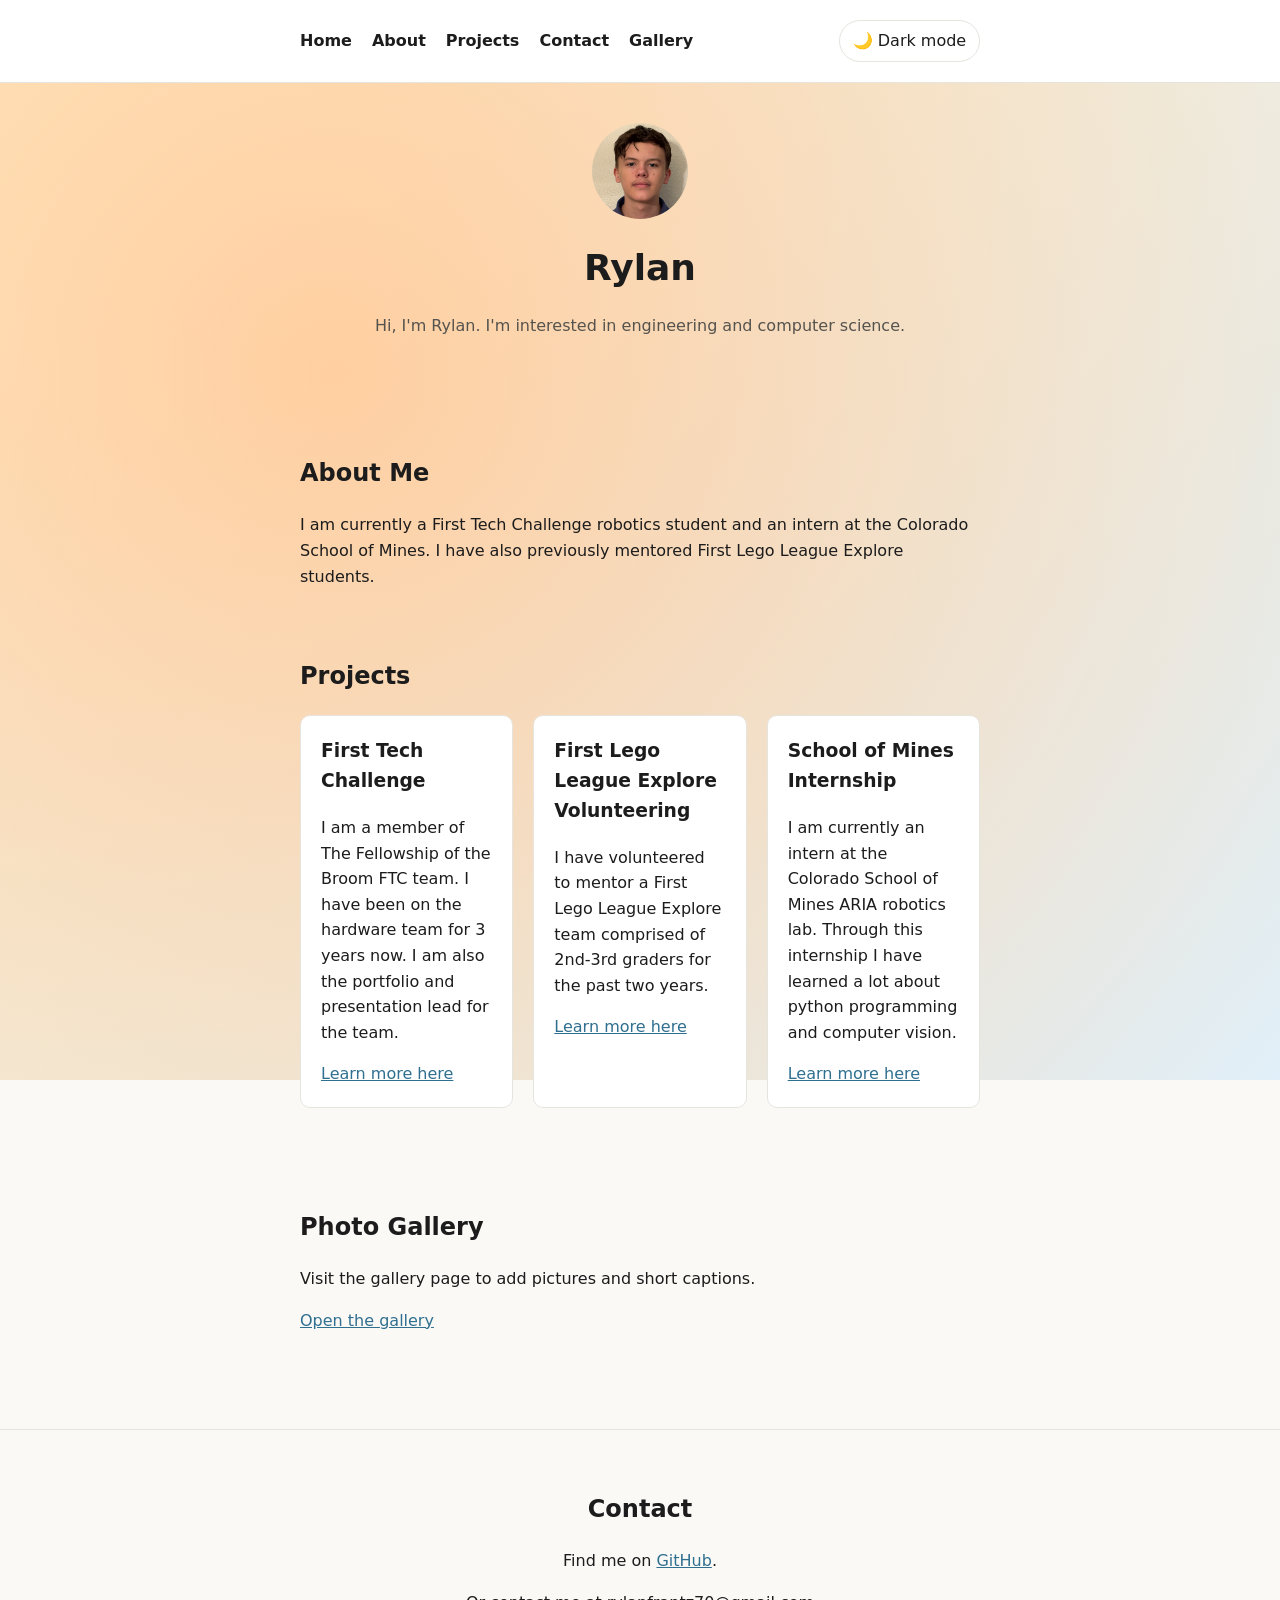
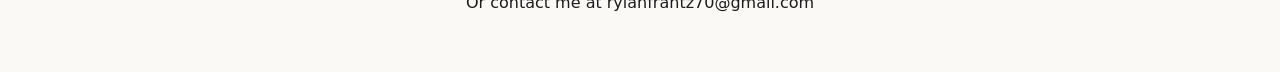
==== index.html @ d4854c0e "Added Mobile Compatibility" ====
<!DOCTYPE html>
<html lang="en">
<head>
  <meta charset="UTF-8">
  <meta name="viewport" content="width=device-width, initial-scale=1.0">
  <!-- your name goes in the browser tab title too -->
  <title>Your Name</title>
  <link rel="icon" href="googly_eye_button.jpeg" type="image/jpeg">
  <link rel="shortcut icon" href="headshot.jpg" type="image/jpeg">
  <link rel="stylesheet" href="style.css">
</head>
<body>

  <header>
    <nav>
      <a href="#hero">Home</a>
      <a href="#about">About</a>
      <a href="#projects">Projects</a>
      <a href="#contact">Contact</a>
      <a href="gallery.html">Gallery</a>
      <button id="theme-toggle" class="theme-toggle" type="button" aria-label="Toggle dark mode" aria-pressed="false">🌙 Dark mode</button>
    </nav>
  </header>

  <main>

    <section id="hero">
      <!-- swap YN for your initials (or ask Copilot for a real avatar later) -->
      <img id="avatar-trigger" class="avatar" src="headshot.jpg" alt="Rylan">
      <!-- your name goes here -->
      <h1>Rylan</h1>
      <!-- one short line about you, like "Sophomore who builds robots and bakes bread" -->
      <p class="tagline">Hi, I'm Rylan. I'm interested in engineering and computer science.</p>
    </section>

    <div id="game-overlay" class="game-overlay" hidden>
      <div class="game-panel">
        <div class="game-header">
          <h2>Space Invader Clone</h2>
          <button id="close-game" class="close-button" type="button" aria-label="Close game">×</button>
        </div>
        <canvas id="space-game" width="480" height="320"></canvas>
        <div class="touch-controls" aria-label="Mobile controls">
          <button id="left-button" class="control-button" type="button" aria-label="Move left">◀</button>
          <button id="shoot-button" class="control-button" type="button" aria-label="Shoot">●</button>
          <button id="right-button" class="control-button" type="button" aria-label="Move right">▶</button>
        </div>
        <p class="game-help">Use ← → or touch controls to move and press space or tap shoot to fire.</p>
      </div>
    </div>

    <section id="about">
      <h2>About Me</h2>
      <!-- replace this paragraph with 2-3 sentences about yourself -->
      <p>
        I am currently a First Tech Challenge robotics student and an intern at the Colorado School of Mines. I have also previously mentored First Lego League Explore students.
      </p>
    </section>

    <section id="projects">
      <h2>Projects</h2>
      <div class="project-grid">
        <!-- three project cards: put in your own titles, descriptions, and links -->
        <article class="card card-ftc">
          <h3>First Tech Challenge</h3>
          <p>I am a member of The Fellowship of the Broom FTC team. I have been on the hardware team for 3 years now. I am also the portfolio and presentation lead for the team.</p>
          <!-- the link is optional, delete the line if there is nothing to link -->
          <a href="https://broomfieldstem.org/ftc" target="_blank" rel="noopener noreferrer">Learn more here</a>
        </article>
        <article class="card card-volunteer">
          <h3>First Lego League Explore Volunteering</h3>
          <p>I have volunteered to mentor a First Lego League Explore team comprised of 2nd-3rd graders for the past two years.</p>
          <a href="https://broomfieldstem.org/explore" target="_blank" rel="noopener noreferrer">Learn more here</a>
        </article>
        <article class="card card-mines">
          <h3>School of Mines Internship</h3>
          <p>I am currently an intern at the Colorado School of Mines ARIA robotics lab. Through this internship I have learned a lot about python programming and computer vision.</p>
          <a href="https://www.ariarobotics.com/" target="_blank" rel="noopener noreferrer">Learn more here</a>
        </article>
      </div>
    </section>

    <section id="gallery-preview">
      <h2>Photo Gallery</h2>
      <p>Visit the gallery page to add pictures and short captions.</p>
      <p><a href="gallery.html">Open the gallery</a></p>
    </section>

  </main>

  <footer id="contact">
    <h2>Contact</h2>
    <!-- put your GitHub username in this link -->
    <p>Find me on <a href="https://github.com/Rylan-Frantz">GitHub</a>.</p>
    <!-- this credit line is optional, keep it or delete it -->
    <p>Or contact me at rylanfrantz70@gmail.com</p>
  </footer>

  <script>
    const toggleButton = document.getElementById('theme-toggle');
    const prefersDarkScheme = window.matchMedia('(prefers-color-scheme: dark)').matches;
    const savedTheme = localStorage.getItem('theme');
    const initialTheme = savedTheme || (prefersDarkScheme ? 'dark' : 'light');

    function applyTheme(theme) {
      document.body.classList.toggle('dark', theme === 'dark');
      document.body.classList.toggle('light', theme === 'light');
      if (toggleButton) {
        toggleButton.setAttribute('aria-pressed', String(theme === 'dark'));
        toggleButton.textContent = theme === 'dark' ? '☀️ Light mode' : '🌙 Dark mode';
      }
    } 

    applyTheme(initialTheme);

    toggleButton?.addEventListener('click', () => {
      const nextTheme = document.body.classList.contains('dark') ? 'light' : 'dark';
      localStorage.setItem('theme', nextTheme);
      applyTheme(nextTheme);
    });

    const avatarTrigger = document.getElementById('avatar-trigger');
    const gameOverlay = document.getElementById('game-overlay');
    const closeGameButton = document.getElementById('close-game');
    const canvas = document.getElementById('space-game');
    const ctx = canvas.getContext('2d');
    const keys = {};

    let clickCount = 0;
    let gameStarted = false;
    let gameState = null;
    let animationFrameId = null;

    function resetGame() {
      gameState = {
        player: {
          x: canvas.width / 2 - 20,
          y: canvas.height - 40,
          width: 40,
          height: 20,
          speed: 6
        },
        bullets: [],
        enemies: [],
        enemyDirection: 1,
        enemySpeed: 1.4,
        shootCooldown: 0,
        score: 0,
        status: 'playing',
        lastTimestamp: 0
      };

      for (let row = 0; row < 4; row += 1) {
        for (let col = 0; col < 6; col += 1) {
          gameState.enemies.push({
            x: 34 + col * 60,
            y: 40 + row * 34,
            width: 28,
            height: 20,
            alive: true
          });
        }
      }
    }

    function stopGame() {
      gameStarted = false;
      if (animationFrameId) {
        window.cancelAnimationFrame(animationFrameId);
        animationFrameId = null;
      }
      gameState = null;
      gameOverlay.hidden = true;
      gameOverlay.classList.remove('is-visible');
    }

    function loop(timestamp) {
      if (!gameStarted || !gameState) return;

      const delta = Math.min(2, (timestamp - (gameState.lastTimestamp || timestamp)) / 16.67);
      gameState.lastTimestamp = timestamp;

      if (gameState.status !== 'playing') {
        render();
        return;
      }

      if (keys.ArrowLeft) {
        gameState.player.x -= gameState.player.speed * delta;
      }
      if (keys.ArrowRight) {
        gameState.player.x += gameState.player.speed * delta;
      }
      gameState.player.x = Math.max(0, Math.min(canvas.width - gameState.player.width, gameState.player.x));

      if (keys[' ']) {
        if (gameState.shootCooldown <= 0) {
          gameState.bullets.push({ x: gameState.player.x + gameState.player.width / 2 - 2, y: gameState.player.y - 8, width: 4, height: 10 });
          gameState.shootCooldown = 8;
        }
      }
      gameState.shootCooldown = Math.max(0, gameState.shootCooldown - 1);

      for (let index = gameState.bullets.length - 1; index >= 0; index -= 1) {
        const bullet = gameState.bullets[index];
        bullet.y -= 8 * delta;
        if (bullet.y + bullet.height < 0) {
          gameState.bullets.splice(index, 1);
        }
      }

      const aliveEnemies = gameState.enemies.filter((enemy) => enemy.alive);
      const edgeHit = aliveEnemies.some((enemy) => enemy.x <= 0 || enemy.x + enemy.width >= canvas.width);
      if (edgeHit) {
        gameState.enemyDirection *= -1;
        aliveEnemies.forEach((enemy) => {
          enemy.y += 8;
        });
      }

      aliveEnemies.forEach((enemy) => {
        enemy.x += gameState.enemyDirection * gameState.enemySpeed * delta;
      });

      for (let bulletIndex = gameState.bullets.length - 1; bulletIndex >= 0; bulletIndex -= 1) {
        const bullet = gameState.bullets[bulletIndex];
        for (let enemyIndex = aliveEnemies.length - 1; enemyIndex >= 0; enemyIndex -= 1) {
          const enemy = aliveEnemies[enemyIndex];
          if (!enemy.alive) continue;
          if (bullet.x < enemy.x + enemy.width && bullet.x + bullet.width > enemy.x && bullet.y < enemy.y + enemy.height && bullet.y + bullet.height > enemy.y) {
            enemy.alive = false;
            gameState.bullets.splice(bulletIndex, 1);
            gameState.score += 100;
            break;
          }
        }
      }

      if (aliveEnemies.length === 0) {
        gameState.status = 'won';
      } else if (aliveEnemies.some((enemy) => enemy.y + enemy.height >= canvas.height - 24)) {
        gameState.status = 'lost';
      }

      render();
      animationFrameId = window.requestAnimationFrame(loop);
    }

    function render() {
      ctx.clearRect(0, 0, canvas.width, canvas.height);

      ctx.fillStyle = '#04111f';
      ctx.fillRect(0, 0, canvas.width, canvas.height);

      ctx.fillStyle = 'rgba(255,255,255,0.8)';
      for (let i = 0; i < 40; i += 1) {
        const x = (i * 37) % canvas.width;
        const y = (i * 53) % canvas.height;
        ctx.fillRect(x, y, 2, 2);
      }

      gameState?.enemies.forEach((enemy) => {
        if (!enemy.alive) return;
        ctx.fillStyle = '#4ade80';
        ctx.fillRect(enemy.x, enemy.y, enemy.width, enemy.height);
        ctx.fillStyle = '#ffffff';
        ctx.fillRect(enemy.x + 7, enemy.y + 6, 6, 4);
        ctx.fillRect(enemy.x + 15, enemy.y + 6, 6, 4);
      });

      gameState?.bullets.forEach((bullet) => {
        ctx.fillStyle = '#facc15';
        ctx.fillRect(bullet.x, bullet.y, bullet.width, bullet.height);
      });

      if (gameState) {
        ctx.fillStyle = '#f8fafc';
        ctx.font = '16px sans-serif';
        ctx.fillText(`Score: ${gameState.score}`, 12, 20);
        ctx.fillText(`Status: ${gameState.status === 'won' ? 'You win!' : gameState.status === 'lost' ? 'Game over' : 'Playing'}`, 12, 44);

        ctx.fillStyle = '#38bdf8';
        ctx.fillRect(gameState.player.x, gameState.player.y, gameState.player.width, gameState.player.height);
        ctx.fillRect(gameState.player.x + 10, gameState.player.y - 8, 20, 8);
      }

      if (gameState?.status !== 'playing') {
        ctx.fillStyle = 'rgba(2, 6, 23, 0.7)';
        ctx.fillRect(0, 0, canvas.width, canvas.height);
        ctx.fillStyle = '#f8fafc';
        ctx.font = 'bold 28px sans-serif';
        ctx.textAlign = 'center';
        ctx.fillText(gameState.status === 'won' ? 'You Win!' : 'Game Over', canvas.width / 2, canvas.height / 2 - 8);
        ctx.font = '16px sans-serif';
        ctx.fillText('Refresh to play again.', canvas.width / 2, canvas.height / 2 + 20);
        ctx.textAlign = 'start';
      }
    }

    avatarTrigger?.addEventListener('click', () => {
      clickCount += 1;
      if (clickCount >= 5) {
        startGame();
      }
    });

    closeGameButton?.addEventListener('click', () => {
      stopGame();
    });

    window.addEventListener('keydown', (event) => {
      if (event.key === 'ArrowLeft' || event.key === 'ArrowRight' || event.key === ' ') {
        keys[event.key] = true;
        event.preventDefault();
      }
    });

    const leftButton = document.getElementById('left-button');
    const rightButton = document.getElementById('right-button');
    const shootButton = document.getElementById('shoot-button');

    function setControlKey(key, value) {
      keys[key] = value;
    }

    leftButton?.addEventListener('pointerdown', () => setControlKey('ArrowLeft', true));
    leftButton?.addEventListener('pointerup', () => setControlKey('ArrowLeft', false));
    leftButton?.addEventListener('pointerleave', () => setControlKey('ArrowLeft', false));
    leftButton?.addEventListener('pointercancel', () => setControlKey('ArrowLeft', false));

    rightButton?.addEventListener('pointerdown', () => setControlKey('ArrowRight', true));
    rightButton?.addEventListener('pointerup', () => setControlKey('ArrowRight', false));
    rightButton?.addEventListener('pointerleave', () => setControlKey('ArrowRight', false));
    rightButton?.addEventListener('pointercancel', () => setControlKey('ArrowRight', false));

    shootButton?.addEventListener('pointerdown', () => setControlKey(' ', true));
    shootButton?.addEventListener('pointerup', () => setControlKey(' ', false));
    shootButton?.addEventListener('pointerleave', () => setControlKey(' ', false));
    shootButton?.addEventListener('pointercancel', () => setControlKey(' ', false));

    function resizeCanvas() {
      const containerWidth = canvas.parentElement?.clientWidth || window.innerWidth;
      const displayWidth = Math.min(containerWidth, 520);
      canvas.style.width = `${displayWidth}px`;
      canvas.style.height = `${Math.round(displayWidth * canvas.height / canvas.width)}px`;
    }

    window.addEventListener('resize', resizeCanvas);
    window.addEventListener('orientationchange', resizeCanvas);

    function startGame() {
      if (gameStarted) return;
      gameStarted = true;
      gameOverlay.hidden = false;
      gameOverlay.classList.add('is-visible');
      resetGame();
      resizeCanvas();
      animationFrameId = window.requestAnimationFrame(loop);
    }

    resizeCanvas();

    window.addEventListener('keyup', (event) => {
      if (event.key === 'ArrowLeft' || event.key === 'ArrowRight' || event.key === ' ') {
        keys[event.key] = false;
      }
    });
  </script>
</body>
</html>
---- style.css ----
/* change these first - the fastest way to make it yours */
:root {
  --text: #1c1c1c;        /* near-black text */
  --background: #faf9f6;  /* off-white page background */
  --accent: #2f6f8f;      /* the one accent color: links, avatar, highlights */
  --card: #ffffff;        /* card background */
  --border: #e6e4de;      /* soft borders */
  --muted: #55534e;       /* muted text */
  --gradient-start: #fff4d6;
  --gradient-middle: #dcefff;
  --gradient-end: #f8dcff;
  --gradient-glow-a: rgba(255, 168, 101, 0.46);
  --gradient-glow-b: rgba(78, 132, 255, 0.32);
  --gradient-glow-c: rgba(231, 122, 255, 0.28);
  --font: system-ui, -apple-system, "Segoe UI", Roboto, Helvetica, Arial, sans-serif;
  --radius: 10px;         /* how rounded the corners are */
  --space: 1.25rem;       /* base spacing unit */
}

body.dark {
  --text: #f4f4f4;
  --background: #121212;
  --accent: #7ec8ff;
  --card: #1e1e1e;
  --border: #3b3b3b;
  --muted: #d0cbc0;
  --gradient-start: #081120;
  --gradient-middle: #163c71;
  --gradient-end: #2e8bf8;
  --gradient-glow-a: rgba(255, 255, 255, 0.24);
  --gradient-glow-b: rgba(124, 201, 255, 0.28);
  --gradient-glow-c: rgba(255, 255, 255, 0.18);
}

/* ---------- base ---------- */

* { box-sizing: border-box; }

html {
  /* nav clicks glide to each section instead of jumping */
  scroll-behavior: smooth;
}

body {
  margin: 0;
  position: relative;
  min-height: 100vh;
  overflow-x: hidden;
  font-family: var(--font);
  font-size: 1rem;
  line-height: 1.6;
  color: var(--text);
  background-color: var(--background);
  transition: background-color 0.2s ease, color 0.2s ease;
}

body::before {
  content: "";
  position: fixed;
  inset: -20%;
  z-index: -1;
  background:
    radial-gradient(circle at 15% 20%, var(--gradient-glow-a) 0%, transparent 30%),
    radial-gradient(circle at 85% 80%, var(--gradient-glow-b) 0%, transparent 35%),
    linear-gradient(135deg, var(--gradient-start), var(--gradient-middle), var(--gradient-end));
  background-size: 220% 220%;
  animation: gradient-shift 14s ease infinite;
  filter: saturate(1.2);
  pointer-events: none;
}

body > * {
  position: relative;
  z-index: 1;
}

a { color: var(--accent); }

@keyframes gradient-shift {
  0% {
    background-position: 0% 50%;
  }
  50% {
    background-position: 100% 50%;
  }
  100% {
    background-position: 0% 50%;
  }
}

/* ---------- header and nav ---------- */

header {
  background: var(--card);
  border-bottom: 1px solid var(--border);
}

nav {
  max-width: 720px;
  margin: 0 auto;
  padding: var(--space);
  display: flex;
  flex-wrap: wrap;
  align-items: center;
  gap: var(--space);
}

nav a {
  color: var(--text);
  text-decoration: none;
  font-weight: 600;
}

nav a:hover { color: var(--accent); }

.theme-toggle {
  margin-left: auto;
  border: 1px solid var(--border);
  border-radius: 999px;
  background: transparent;
  color: var(--text);
  cursor: pointer;
  font: inherit;
  padding: 0.45rem 0.8rem;
}

.theme-toggle:hover {
  border-color: var(--accent);
  color: var(--accent);
}

/* ---------- main layout: one centered column ---------- */

main {
  max-width: 720px;
  margin: 0 auto;
  padding: 0 var(--space);
}

section { padding: calc(var(--space) * 2) 0; }

#about { padding-bottom: 1rem; }

#projects { padding-top: 1rem; }

/* ---------- hero ---------- */

#hero {
  text-align: center;
}

.avatar {
  width: 96px;
  height: 96px;
  margin: 0 auto var(--space);
  border-radius: 50%;
  object-fit: cover;
  object-position: center 20%;
  display: block;
  cursor: pointer;
  transition: transform 0.2s ease, box-shadow 0.2s ease;
}

.avatar:hover {
  transform: scale(1.03);
  box-shadow: 0 8px 20px rgba(0, 0, 0, 0.18);
}

.avatar:active {
  transform: scale(0.97);
}

.game-overlay {
  position: fixed;
  inset: 0;
  z-index: 1000;
  display: grid;
  place-items: center;
  padding: var(--space);
  background: rgba(2, 6, 23, 0.7);
}

.game-overlay[hidden] {
  display: none;
}

.game-panel {
  width: min(100%, 520px);
  padding: var(--space);
  border: 1px solid var(--border);
  border-radius: var(--radius);
  background: var(--card);
  box-shadow: 0 16px 40px rgba(0, 0, 0, 0.25);
}

.game-header {
  display: flex;
  align-items: center;
  justify-content: space-between;
  gap: var(--space);
}

.close-button {
  border: 0;
  background: transparent;
  color: var(--text);
  cursor: pointer;
  font-size: 1.5rem;
  line-height: 1;
}

#space-game {
  width: 100%;
  max-width: 100%;
  height: auto;
  border: 1px solid var(--border);
  border-radius: 8px;
  margin-top: 0.75rem;
  background: linear-gradient(180deg, #020617 0%, #082f49 100%);
  touch-action: none;
}

.touch-controls {
  display: none;
  gap: 0.75rem;
  justify-content: space-between;
  margin-top: 0.75rem;
}

.control-button {
  flex: 1 1 0;
  min-height: 3rem;
  border: 1px solid var(--border);
  border-radius: 999px;
  background: var(--card);
  color: var(--text);
  font: inherit;
  font-size: 1.1rem;
  cursor: pointer;
  transition: transform 0.15s ease, background-color 0.15s ease, border-color 0.15s ease;
}

.control-button:active,
.control-button:focus-visible {
  transform: scale(0.98);
  border-color: var(--accent);
}

@media (hover: none) {
  .touch-controls {
    display: flex;
  }
}

.game-help {
  margin: 0.75rem 0 0;
  color: var(--muted);
  font-size: 0.95rem;
}

#hero h1 {
  margin: 0 0 0.25rem;
  font-size: 2.25rem;
}

.tagline {
  color: var(--muted); /* muted gray for the one-liner */
}

/* ---------- project cards ---------- */

.project-grid {
  display: grid;
  /* auto-fit + minmax makes the cards wrap into fewer columns on phones */
  grid-template-columns: repeat(auto-fit, minmax(200px, 1fr));
  gap: var(--space);
}

.card {
  background: var(--card);
  border: 1px solid var(--border);
  border-radius: var(--radius);
  padding: var(--space);
  transition: transform 0.15s ease, box-shadow 0.15s ease;
}

.card:hover {
  transform: translateY(-3px);
  box-shadow: 0 6px 16px rgba(0, 0, 0, 0.08);
}

.card h3 { margin-top: 0; }

/* ---------- gallery ---------- */

.gallery-grid {
  display: grid;
  grid-template-columns: repeat(auto-fit, minmax(220px, 1fr));
  gap: var(--space);
}

.gallery-card {
  background: var(--card);
  border: 1px solid var(--border);
  border-radius: var(--radius);
  overflow: hidden;
  box-shadow: 0 6px 16px rgba(0, 0, 0, 0.06);
}

.gallery-card img {
  display: block;
  width: 100%;
  height: 220px;
  object-fit: cover;
}

.gallery-caption {
  padding: var(--space);
}

.gallery-caption h2 {
  margin: 0 0 0.35rem;
  font-size: 1.1rem;
}

.gallery-caption p {
  margin: 0;
  color: var(--muted);
}

/* ---------- footer ---------- */

footer {
  border-top: 1px solid var(--border);
  margin-top: calc(var(--space) * 2);
  padding: calc(var(--space) * 2) var(--space);
  text-align: center;
}

.fine-print {
  font-size: 0.85rem;
  color: var(--muted);
}

/* one small tweak so the big heading fits on narrow phones */
@media (max-width: 480px) {
  #hero h1 {
    font-size: 1.75rem;
  } 
}
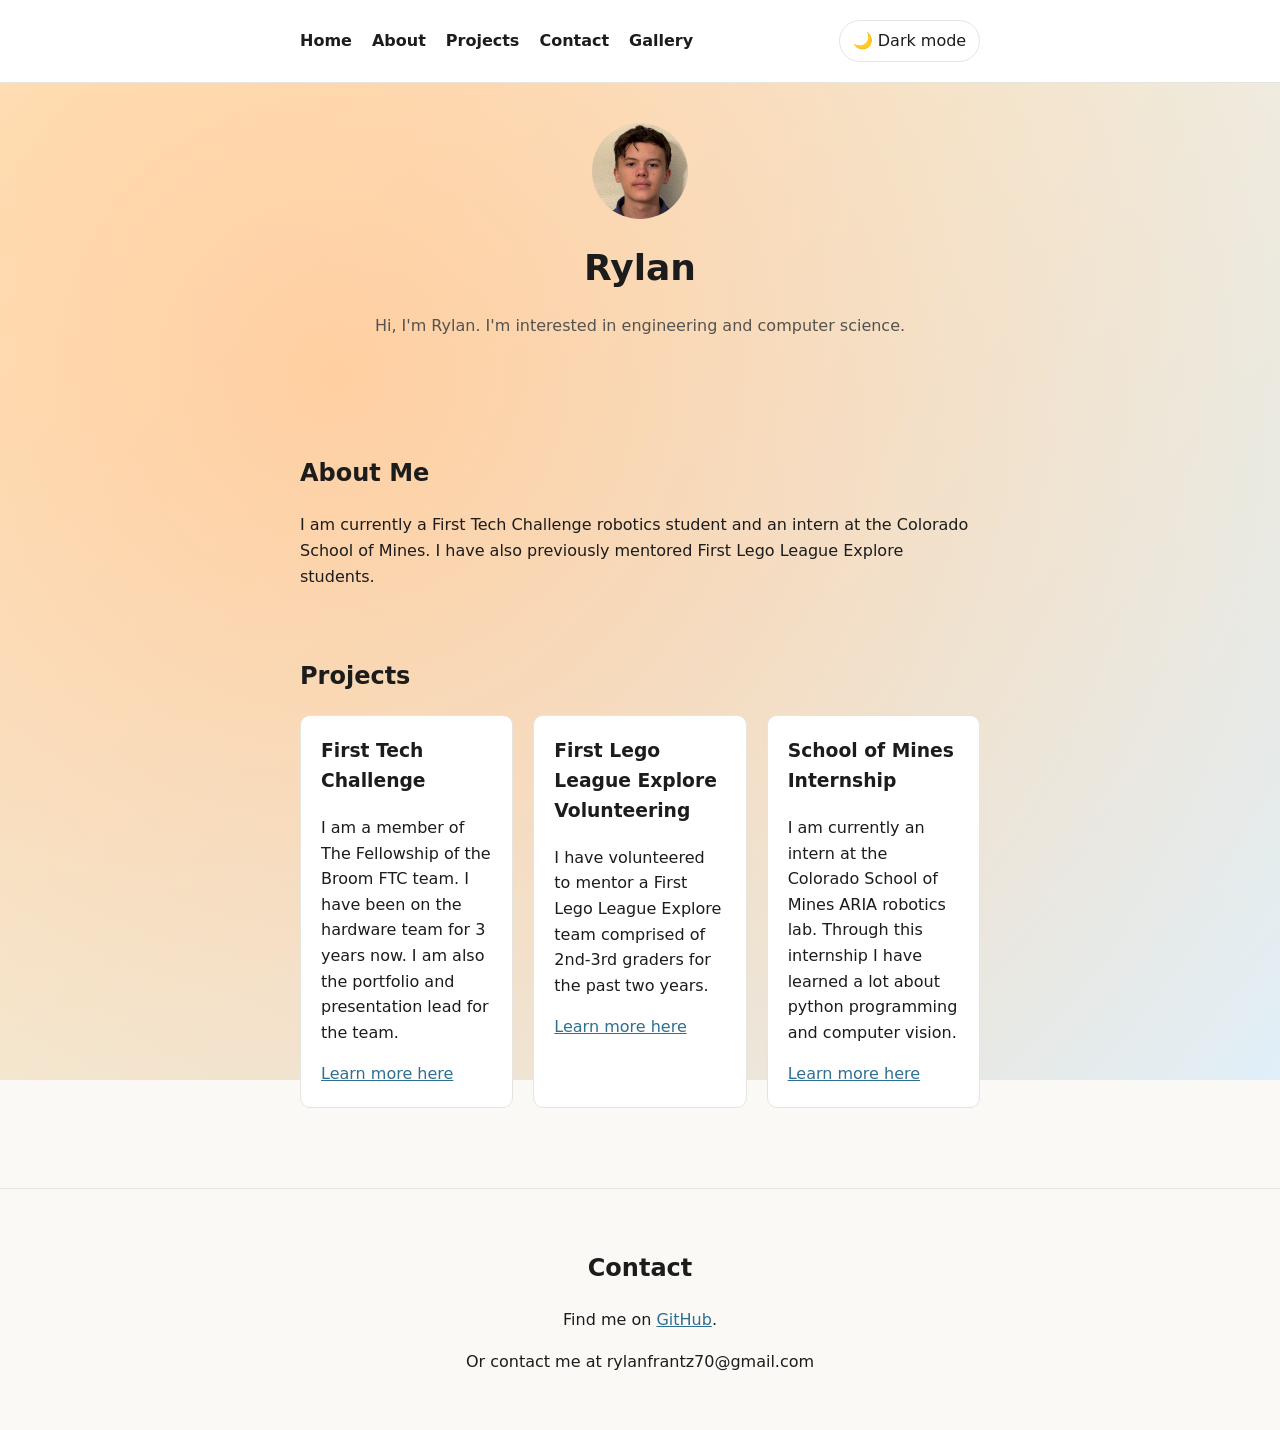
==== commit 89d1f4cf: "Removed Placeholder" ====
--- a/index.html
+++ b/index.html
@@ -4,7 +4,7 @@
   <meta charset="UTF-8">
   <meta name="viewport" content="width=device-width, initial-scale=1.0">
   <!-- your name goes in the browser tab title too -->
-  <title>Your Name</title>
+  <title>Rylan Frantz</title>
   <link rel="icon" href="googly_eye_button.jpeg" type="image/jpeg">
   <link rel="shortcut icon" href="headshot.jpg" type="image/jpeg">
   <link rel="stylesheet" href="style.css">
@@ -40,12 +40,7 @@
           <button id="close-game" class="close-button" type="button" aria-label="Close game">×</button>
         </div>
         <canvas id="space-game" width="480" height="320"></canvas>
-        <div class="touch-controls" aria-label="Mobile controls">
-          <button id="left-button" class="control-button" type="button" aria-label="Move left">◀</button>
-          <button id="shoot-button" class="control-button" type="button" aria-label="Shoot">●</button>
-          <button id="right-button" class="control-button" type="button" aria-label="Move right">▶</button>
-        </div>
-        <p class="game-help">Use ← → or touch controls to move and press space or tap shoot to fire.</p>
+        <p class="game-help">Use ← → or A/D to move, press W or space to fire, or touch and drag to move with continuous firing.</p>
       </div>
     </div>
 
@@ -79,13 +74,6 @@
         </article>
       </div>
     </section>
-
-    <section id="gallery-preview">
-      <h2>Photo Gallery</h2>
-      <p>Visit the gallery page to add pictures and short captions.</p>
-      <p><a href="gallery.html">Open the gallery</a></p>
-    </section>
-
   </main>
 
   <footer id="contact">
@@ -309,38 +297,64 @@
     });
 
     window.addEventListener('keydown', (event) => {
-      if (event.key === 'ArrowLeft' || event.key === 'ArrowRight' || event.key === ' ') {
-        keys[event.key] = true;
+      const key = event.key.toLowerCase();
+      if (key === 'arrowleft' || key === 'a') {
+        keys.ArrowLeft = true;
         event.preventDefault();
       }
-    });
-
-    const leftButton = document.getElementById('left-button');
-    const rightButton = document.getElementById('right-button');
-    const shootButton = document.getElementById('shoot-button');
-
-    function setControlKey(key, value) {
-      keys[key] = value;
-    }
-
-    leftButton?.addEventListener('pointerdown', () => setControlKey('ArrowLeft', true));
-    leftButton?.addEventListener('pointerup', () => setControlKey('ArrowLeft', false));
-    leftButton?.addEventListener('pointerleave', () => setControlKey('ArrowLeft', false));
-    leftButton?.addEventListener('pointercancel', () => setControlKey('ArrowLeft', false));
-
-    rightButton?.addEventListener('pointerdown', () => setControlKey('ArrowRight', true));
-    rightButton?.addEventListener('pointerup', () => setControlKey('ArrowRight', false));
-    rightButton?.addEventListener('pointerleave', () => setControlKey('ArrowRight', false));
-    rightButton?.addEventListener('pointercancel', () => setControlKey('ArrowRight', false));
-
-    shootButton?.addEventListener('pointerdown', () => setControlKey(' ', true));
-    shootButton?.addEventListener('pointerup', () => setControlKey(' ', false));
-    shootButton?.addEventListener('pointerleave', () => setControlKey(' ', false));
-    shootButton?.addEventListener('pointercancel', () => setControlKey(' ', false));
+      if (key === 'arrowright' || key === 'd') {
+        keys.ArrowRight = true;
+        event.preventDefault();
+      }
+      if (key === ' ' || key === 'w') {
+        keys[' '] = true;
+        event.preventDefault();
+      }
+    });
+
+    let activePointerId = null;
+    let isTouching = false;
+
+    function updateTouchPosition(event) {
+      const rect = canvas.getBoundingClientRect();
+      const pointerX = event.clientX - rect.left;
+      const snapX = Math.max(0, Math.min(canvas.width, pointerX));
+      if (gameState) {
+        gameState.player.x = Math.max(0, Math.min(canvas.width - gameState.player.width, snapX - gameState.player.width / 2));
+      }
+      isTouching = true;
+      keys[' '] = true;
+    }
+
+    function releaseTouch(event) {
+      if (event.pointerId !== activePointerId) return;
+      activePointerId = null;
+      isTouching = false;
+      keys[' '] = false;
+    }
+
+    canvas.addEventListener('pointerdown', (event) => {
+      if (event.pointerType === 'touch' || event.pointerType === 'pen') {
+        event.preventDefault();
+        activePointerId = event.pointerId;
+        updateTouchPosition(event);
+        canvas.setPointerCapture(event.pointerId);
+      }
+    });
+
+    canvas.addEventListener('pointermove', (event) => {
+      if (event.pointerId !== activePointerId || !isTouching) return;
+      updateTouchPosition(event);
+    });
+
+    canvas.addEventListener('pointerup', releaseTouch);
+    canvas.addEventListener('pointercancel', releaseTouch);
 
     function resizeCanvas() {
-      const containerWidth = canvas.parentElement?.clientWidth || window.innerWidth;
-      const displayWidth = Math.min(containerWidth, 520);
+      const panel = canvas.parentElement;
+      const viewportWidth = Math.max(window.innerWidth - 32, 0);
+      const panelWidth = panel?.clientWidth || viewportWidth;
+      const displayWidth = Math.min(panelWidth, 520, viewportWidth);
       canvas.style.width = `${displayWidth}px`;
       canvas.style.height = `${Math.round(displayWidth * canvas.height / canvas.width)}px`;
     }
@@ -361,8 +375,15 @@
     resizeCanvas();
 
     window.addEventListener('keyup', (event) => {
-      if (event.key === 'ArrowLeft' || event.key === 'ArrowRight' || event.key === ' ') {
-        keys[event.key] = false;
+      const key = event.key.toLowerCase();
+      if (key === 'arrowleft' || key === 'a') {
+        keys.ArrowLeft = false;
+      }
+      if (key === 'arrowright' || key === 'd') {
+        keys.ArrowRight = false;
+      }
+      if (key === ' ' || key === 'w') {
+        keys[' '] = false;
       }
     });
   </script>
--- a/style.css
+++ b/style.css
@@ -185,7 +185,8 @@
 }
 
 .game-panel {
-  width: min(100%, 520px);
+  width: min(520px, calc(100vw - 2.5rem));
+  max-width: 100%;
   padding: var(--space);
   border: 1px solid var(--border);
   border-radius: var(--radius);
@@ -220,38 +221,6 @@
   touch-action: none;
 }
 
-.touch-controls {
-  display: none;
-  gap: 0.75rem;
-  justify-content: space-between;
-  margin-top: 0.75rem;
-}
-
-.control-button {
-  flex: 1 1 0;
-  min-height: 3rem;
-  border: 1px solid var(--border);
-  border-radius: 999px;
-  background: var(--card);
-  color: var(--text);
-  font: inherit;
-  font-size: 1.1rem;
-  cursor: pointer;
-  transition: transform 0.15s ease, background-color 0.15s ease, border-color 0.15s ease;
-}
-
-.control-button:active,
-.control-button:focus-visible {
-  transform: scale(0.98);
-  border-color: var(--accent);
-}
-
-@media (hover: none) {
-  .touch-controls {
-    display: flex;
-  }
-}
-
 .game-help {
   margin: 0.75rem 0 0;
   color: var(--muted);
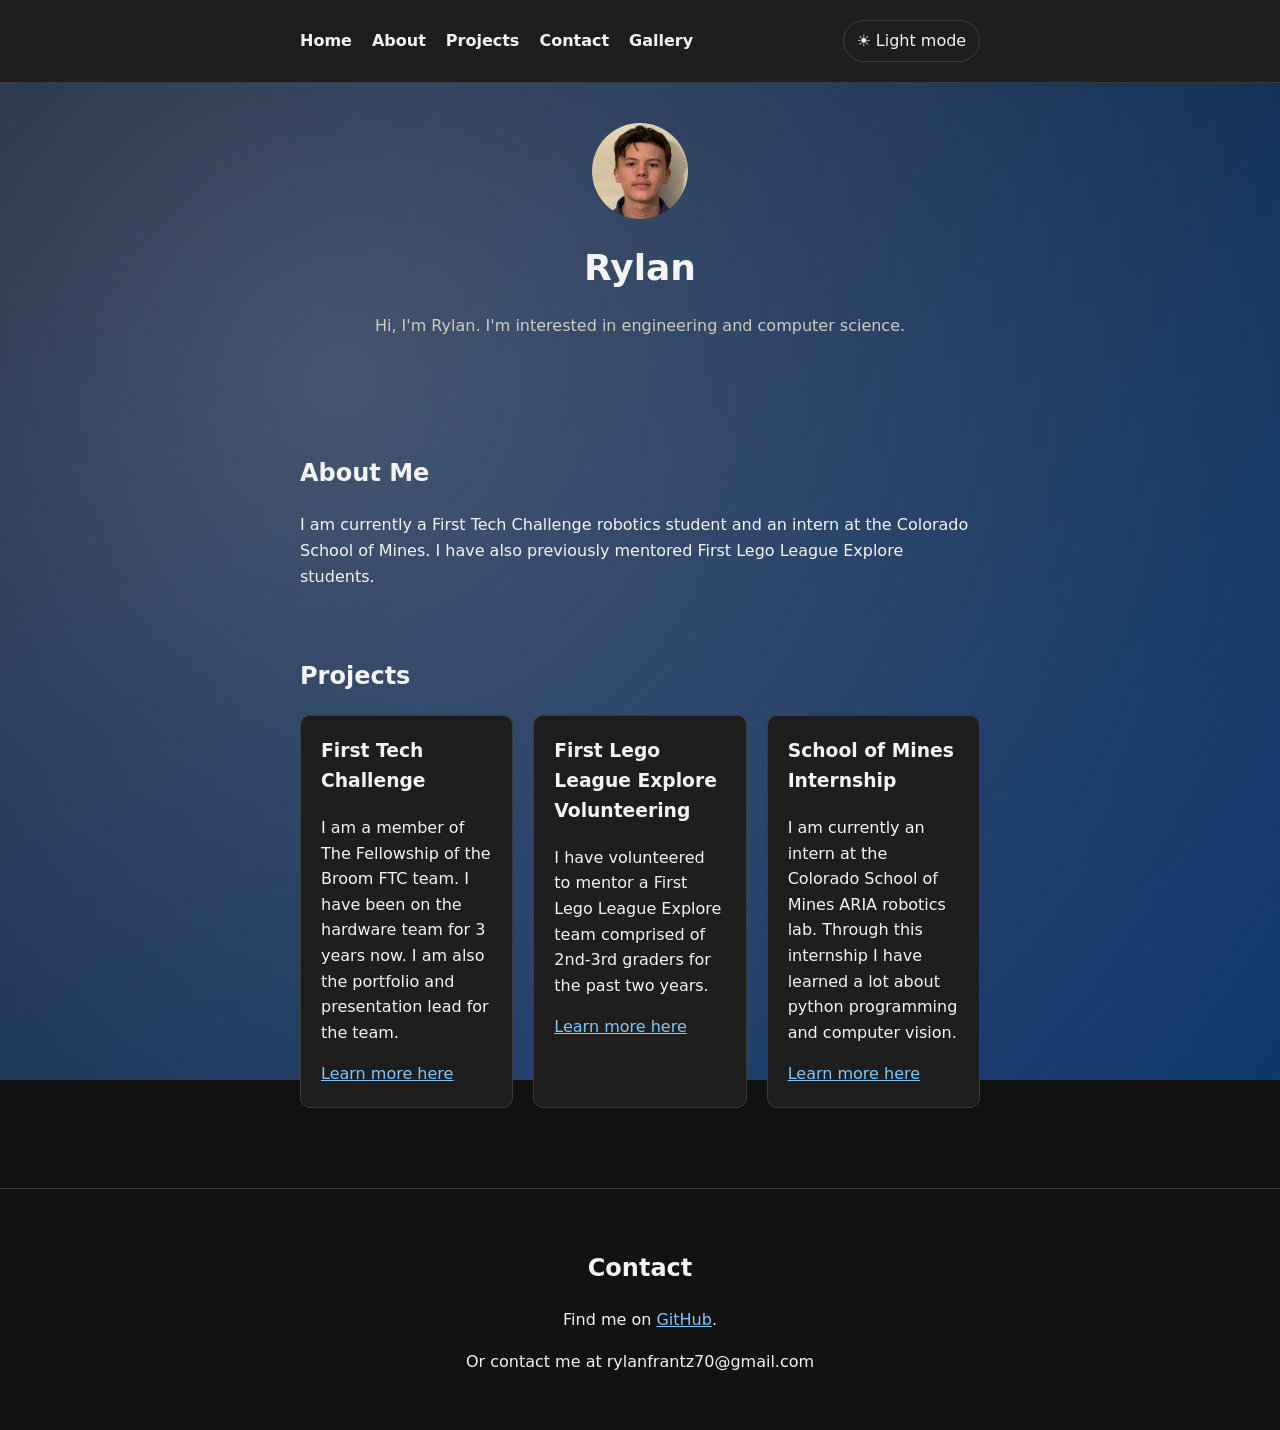
==== commit 061ca2a2: "Made dark mode the default" ====
--- a/index.html
+++ b/index.html
@@ -86,9 +86,8 @@
 
   <script>
     const toggleButton = document.getElementById('theme-toggle');
-    const prefersDarkScheme = window.matchMedia('(prefers-color-scheme: dark)').matches;
     const savedTheme = localStorage.getItem('theme');
-    const initialTheme = savedTheme || (prefersDarkScheme ? 'dark' : 'light');
+    const initialTheme = savedTheme || 'dark';
 
     function applyTheme(theme) {
       document.body.classList.toggle('dark', theme === 'dark');
--- a/style.css
+++ b/style.css
@@ -1,5 +1,23 @@
 /* change these first - the fastest way to make it yours */
 :root {
+  --text: #f4f4f4;
+  --background: #121212;
+  --accent: #7ec8ff;
+  --card: #1e1e1e;
+  --border: #3b3b3b;
+  --muted: #d0cbc0;
+  --gradient-start: #081120;
+  --gradient-middle: #163c71;
+  --gradient-end: #2e8bf8;
+  --gradient-glow-a: rgba(255, 255, 255, 0.24);
+  --gradient-glow-b: rgba(124, 201, 255, 0.28);
+  --gradient-glow-c: rgba(255, 255, 255, 0.18);
+  --font: system-ui, -apple-system, "Segoe UI", Roboto, Helvetica, Arial, sans-serif;
+  --radius: 10px;         /* how rounded the corners are */
+  --space: 1.25rem;       /* base spacing unit */
+}
+
+body.light {
   --text: #1c1c1c;        /* near-black text */
   --background: #faf9f6;  /* off-white page background */
   --accent: #2f6f8f;      /* the one accent color: links, avatar, highlights */
@@ -12,24 +30,6 @@
   --gradient-glow-a: rgba(255, 168, 101, 0.46);
   --gradient-glow-b: rgba(78, 132, 255, 0.32);
   --gradient-glow-c: rgba(231, 122, 255, 0.28);
-  --font: system-ui, -apple-system, "Segoe UI", Roboto, Helvetica, Arial, sans-serif;
-  --radius: 10px;         /* how rounded the corners are */
-  --space: 1.25rem;       /* base spacing unit */
-}
-
-body.dark {
-  --text: #f4f4f4;
-  --background: #121212;
-  --accent: #7ec8ff;
-  --card: #1e1e1e;
-  --border: #3b3b3b;
-  --muted: #d0cbc0;
-  --gradient-start: #081120;
-  --gradient-middle: #163c71;
-  --gradient-end: #2e8bf8;
-  --gradient-glow-a: rgba(255, 255, 255, 0.24);
-  --gradient-glow-b: rgba(124, 201, 255, 0.28);
-  --gradient-glow-c: rgba(255, 255, 255, 0.18);
 }
 
 /* ---------- base ---------- */
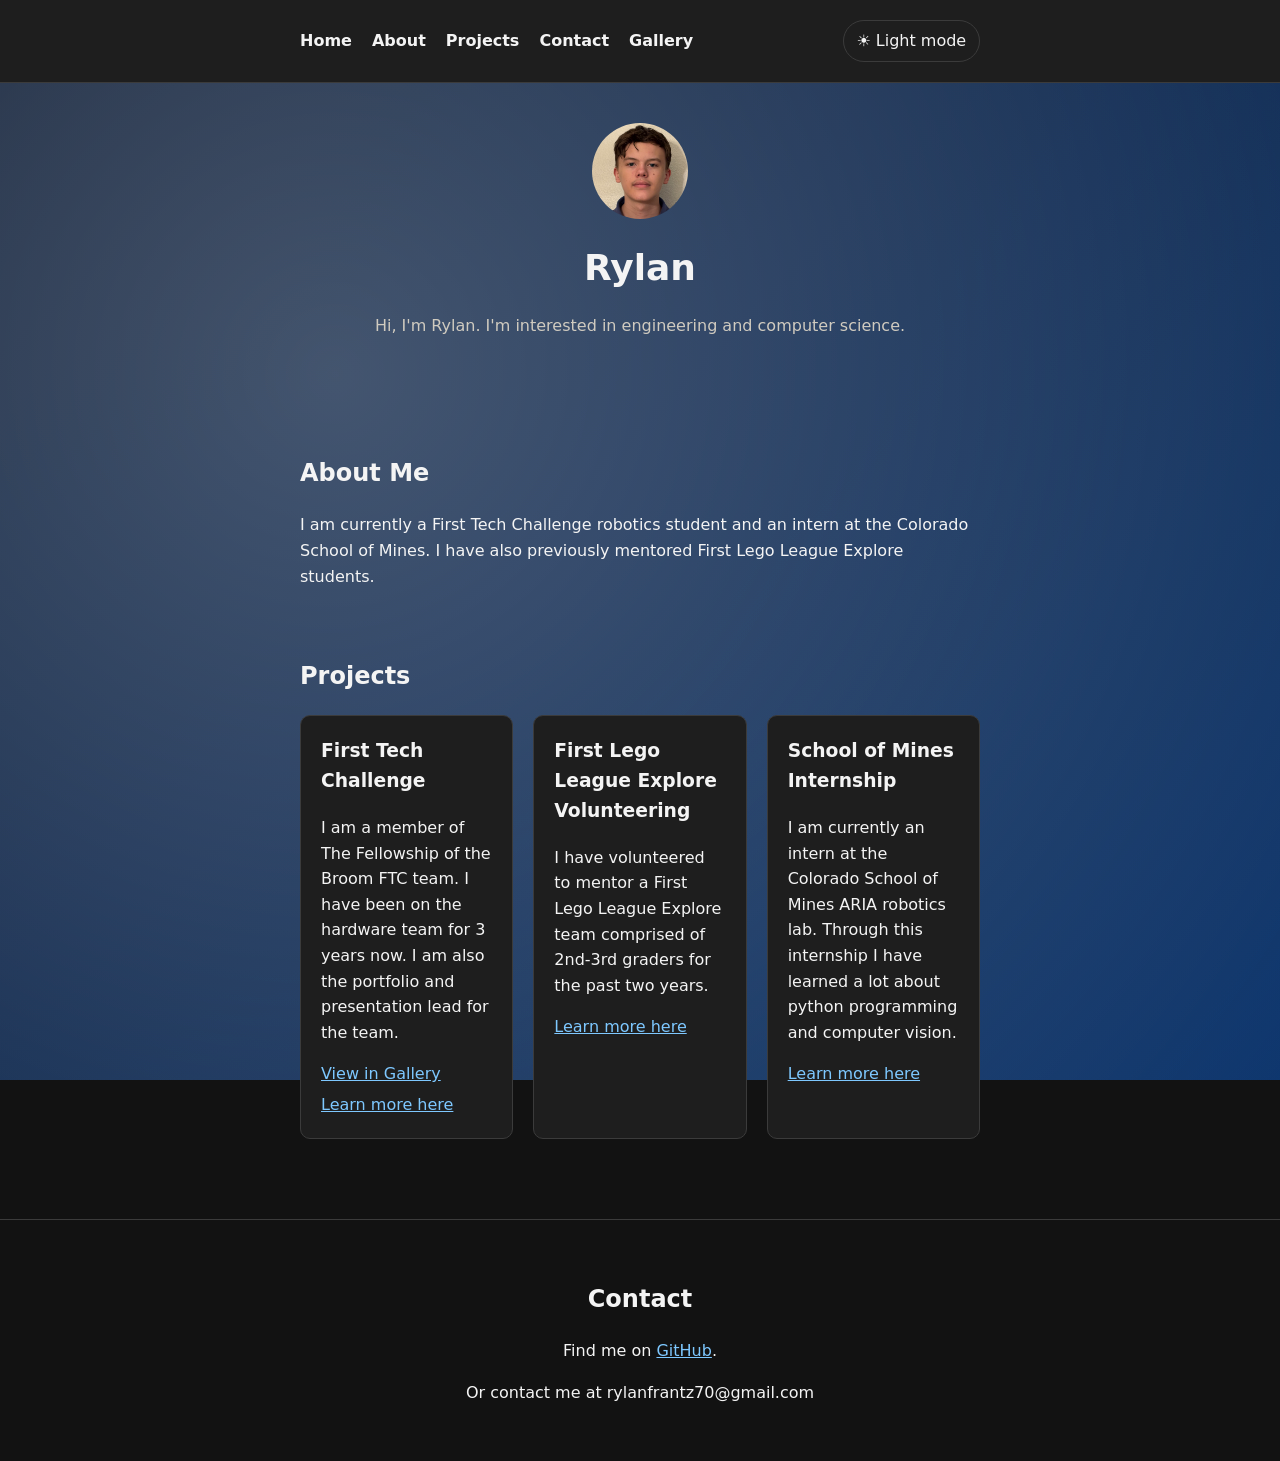
==== commit 0c8a27a9: "Added gallery link to some cards" ====
--- a/index.html
+++ b/index.html
@@ -59,8 +59,11 @@
         <article class="card card-ftc">
           <h3>First Tech Challenge</h3>
           <p>I am a member of The Fellowship of the Broom FTC team. I have been on the hardware team for 3 years now. I am also the portfolio and presentation lead for the team.</p>
-          <!-- the link is optional, delete the line if there is nothing to link -->
-          <a href="https://broomfieldstem.org/ftc" target="_blank" rel="noopener noreferrer">Learn more here</a>
+          <div class="card-links">
+            <a href="gallery.html">View in Gallery</a>
+            <!-- the link is optional, delete the line if there is nothing to link -->
+            <a href="https://broomfieldstem.org/ftc" target="_blank" rel="noopener noreferrer">Learn more here</a>
+          </div>
         </article>
         <article class="card card-volunteer">
           <h3>First Lego League Explore Volunteering</h3>
--- a/style.css
+++ b/style.css
@@ -260,6 +260,17 @@
 
 .card h3 { margin-top: 0; }
 
+.card-links {
+  display: flex;
+  flex-direction: column;
+  gap: 0.35rem;
+  margin-top: 0.75rem;
+}
+
+.card-links a {
+  display: block;
+}
+
 /* ---------- gallery ---------- */
 
 .gallery-grid {
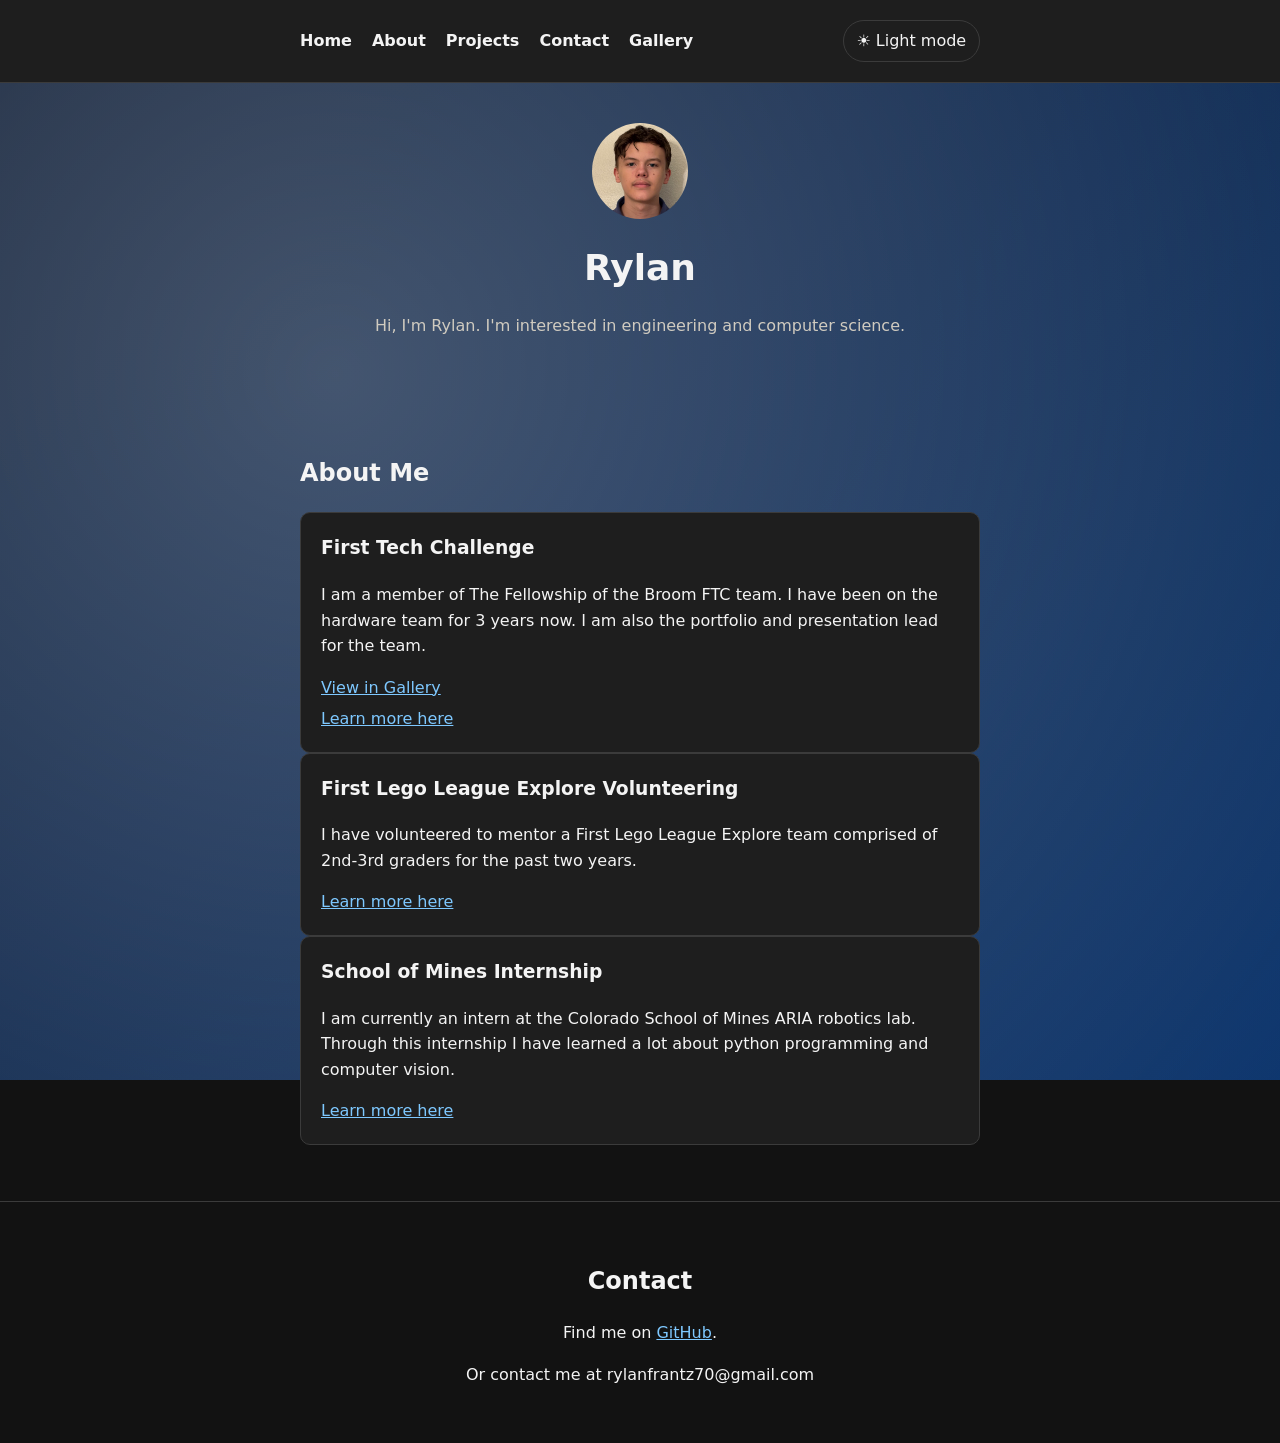
==== commit 343cf0d1: "Retry" ====
--- a/index.html
+++ b/index.html
@@ -46,7 +46,7 @@
 
     <section id="about">
       <h2>About Me</h2>
-      <!-- replace this paragraph with 2-3 sentences about yourself -->
+      <!-- replace this paragraph with 2-3 sentences about yourself ->
       <p>
         I am currently a First Tech Challenge robotics student and an intern at the Colorado School of Mines. I have also previously mentored First Lego League Explore students.
       </p>
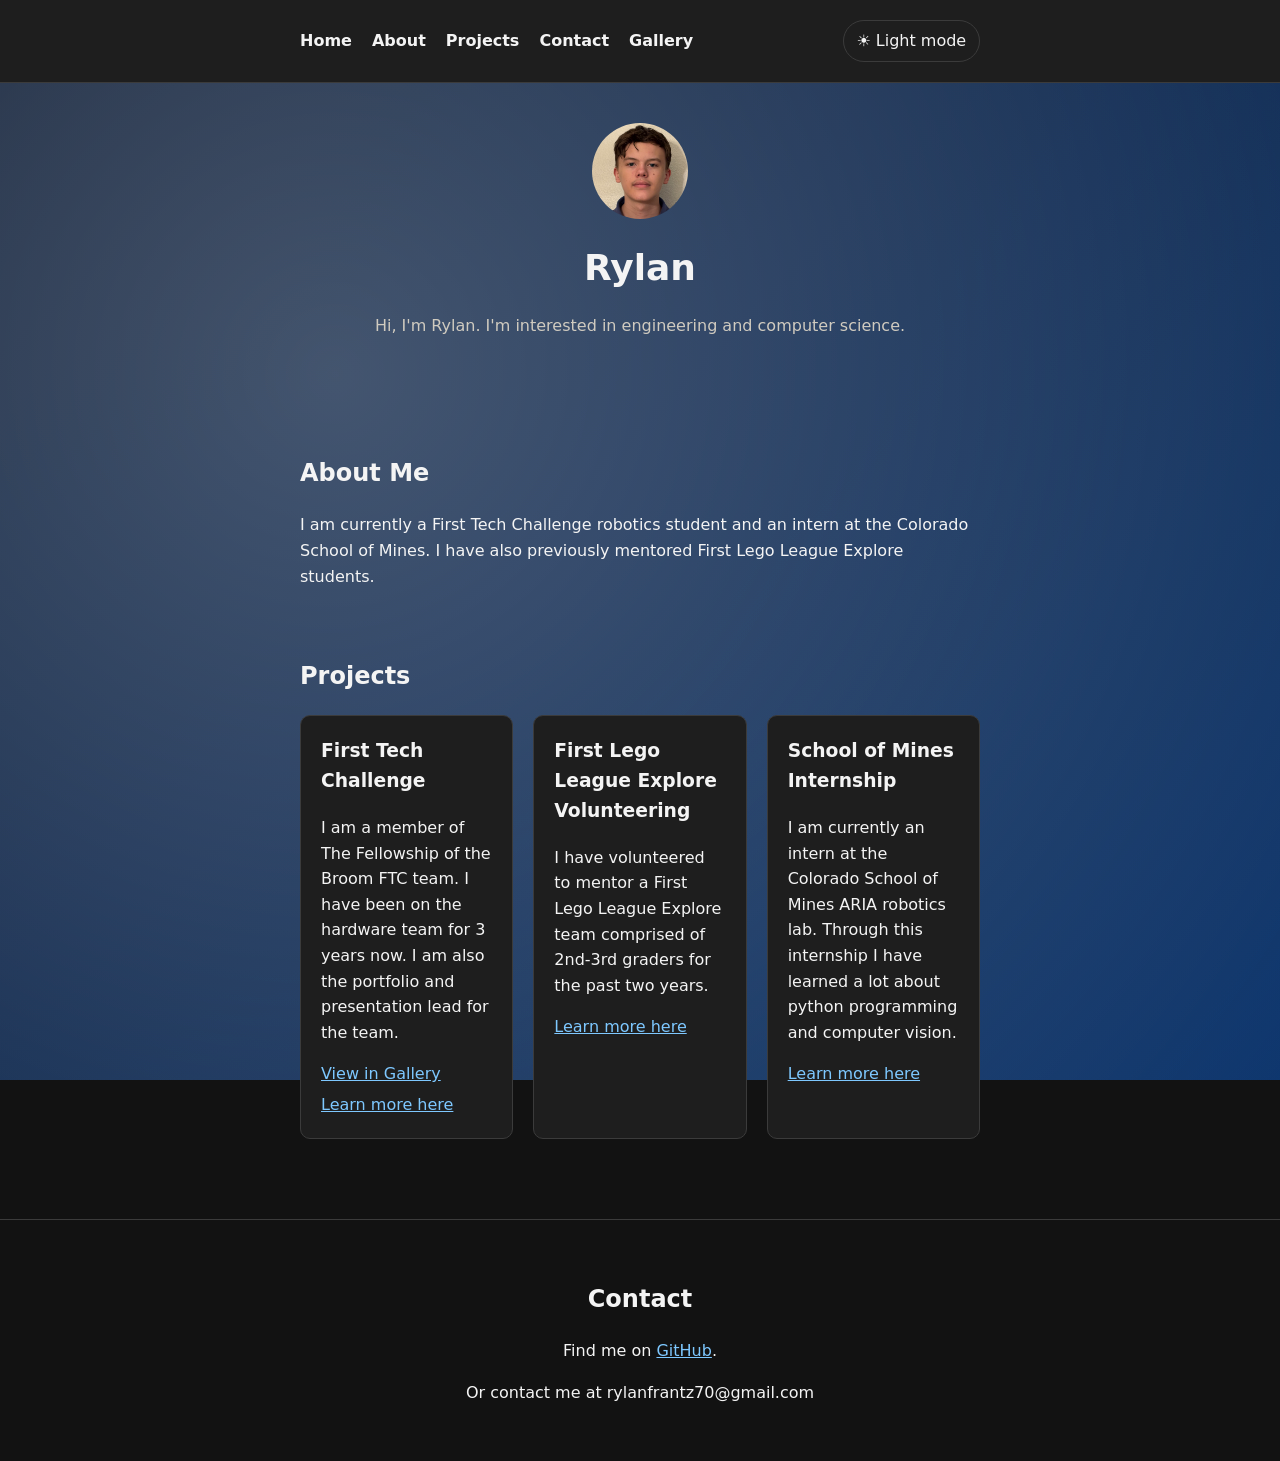
==== commit ecff6ee1: "Fixed Bugs" ====
--- a/index.html
+++ b/index.html
@@ -46,7 +46,7 @@
 
     <section id="about">
       <h2>About Me</h2>
-      <!-- replace this paragraph with 2-3 sentences about yourself ->
+      <!-- replace this paragraph with 2-3 sentences about yourself -->
       <p>
         I am currently a First Tech Challenge robotics student and an intern at the Colorado School of Mines. I have also previously mentored First Lego League Explore students.
       </p>
